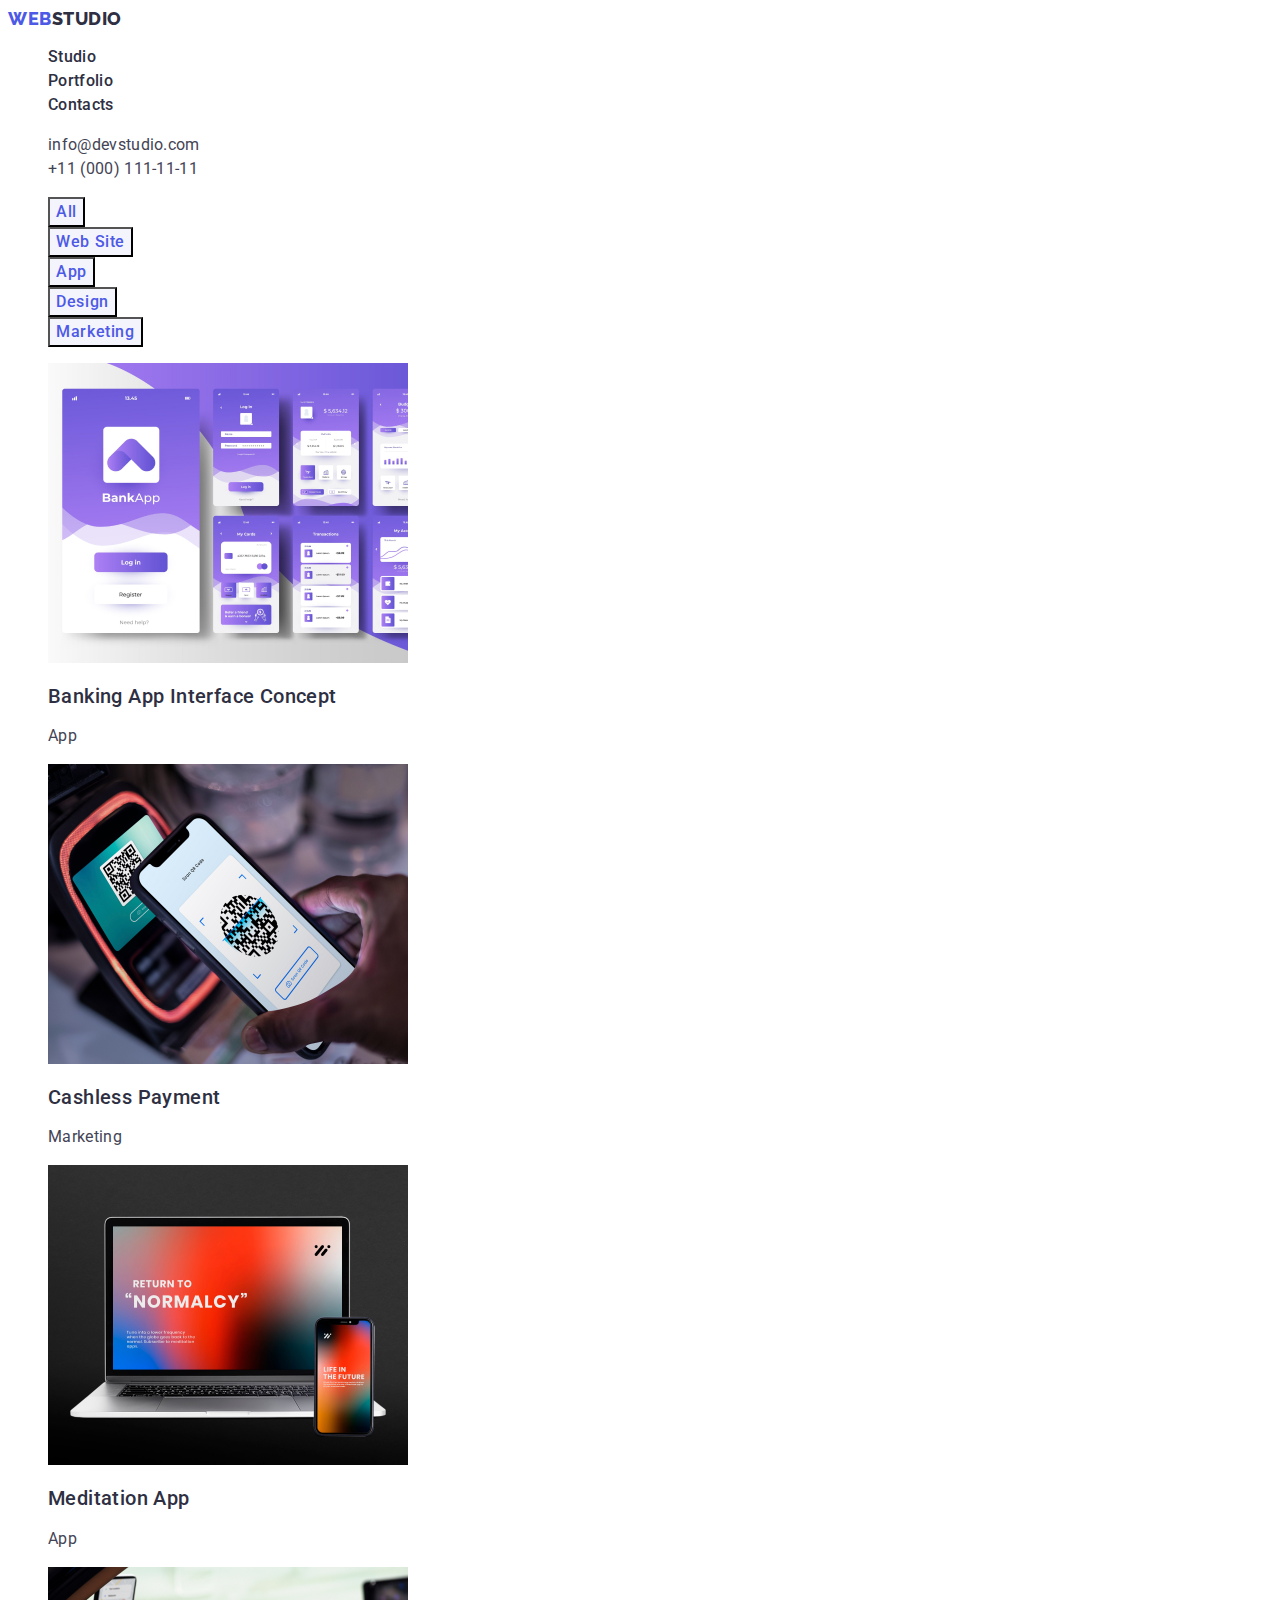
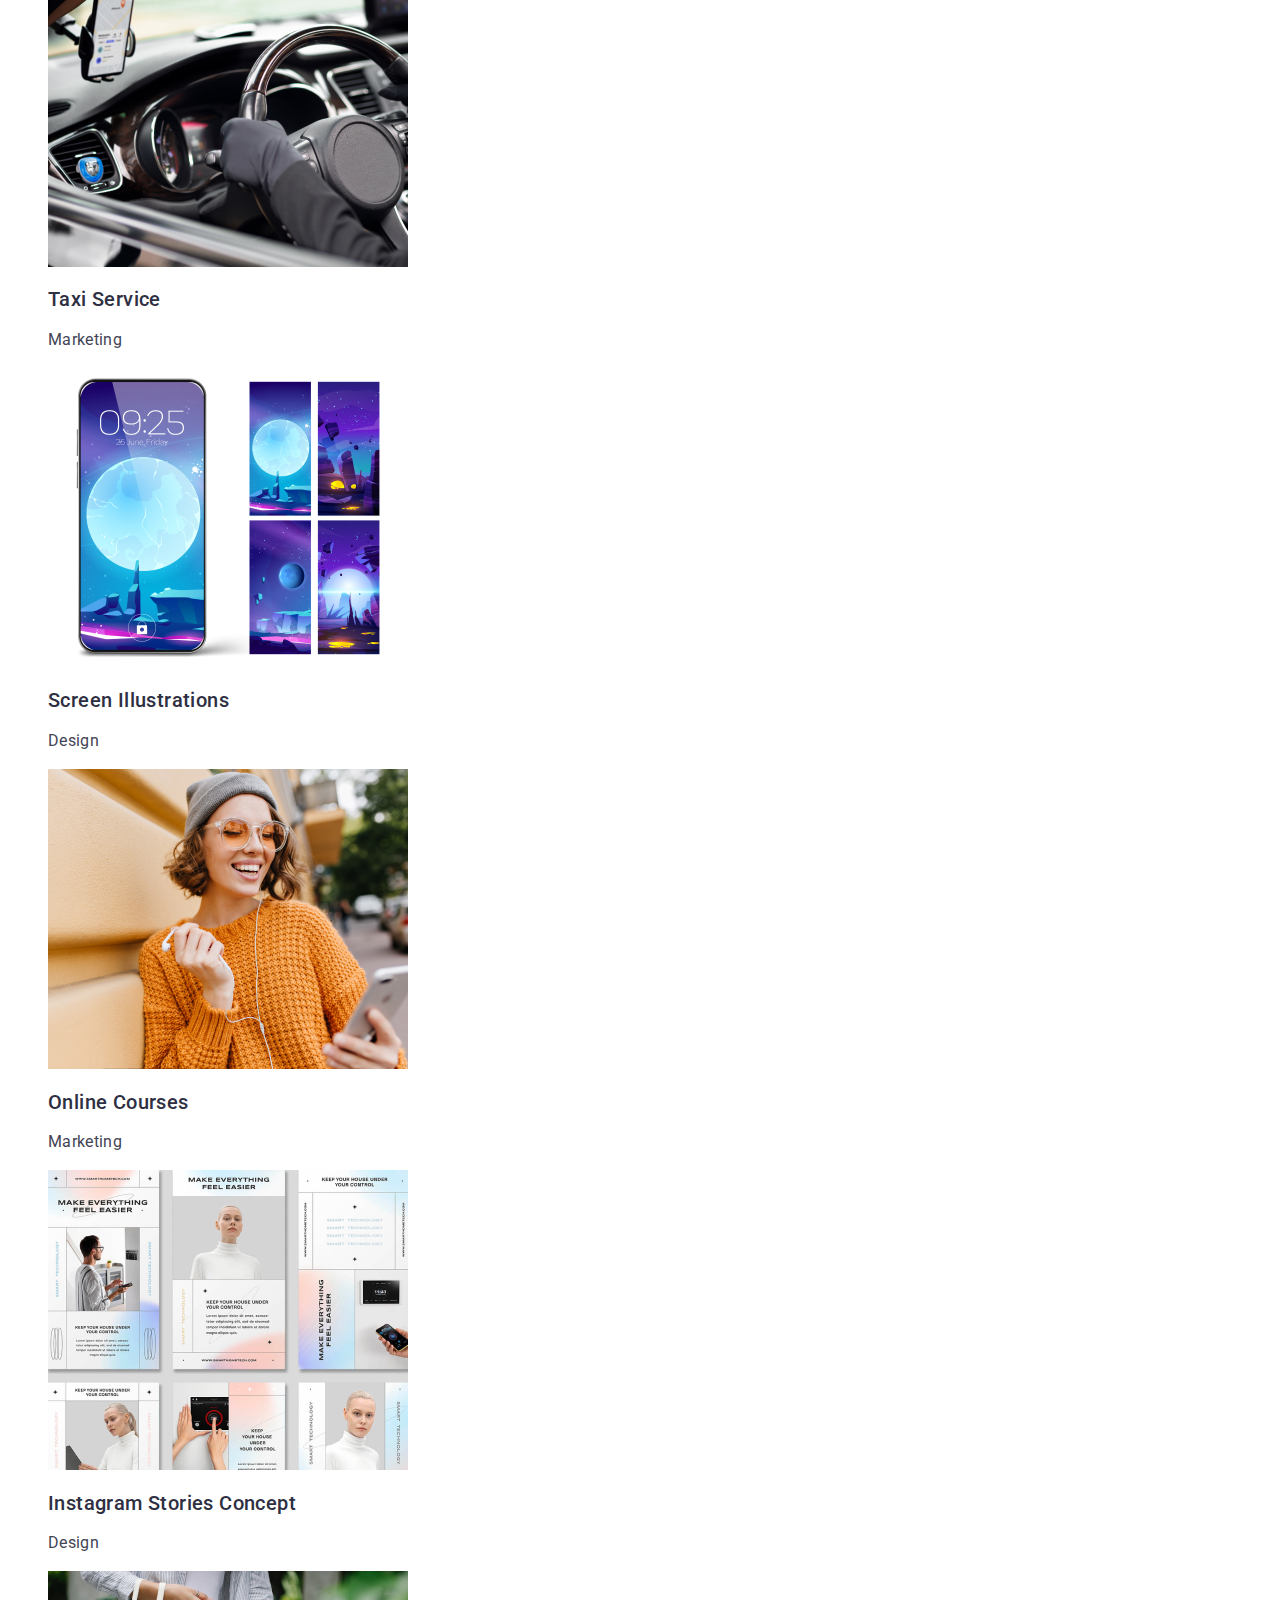
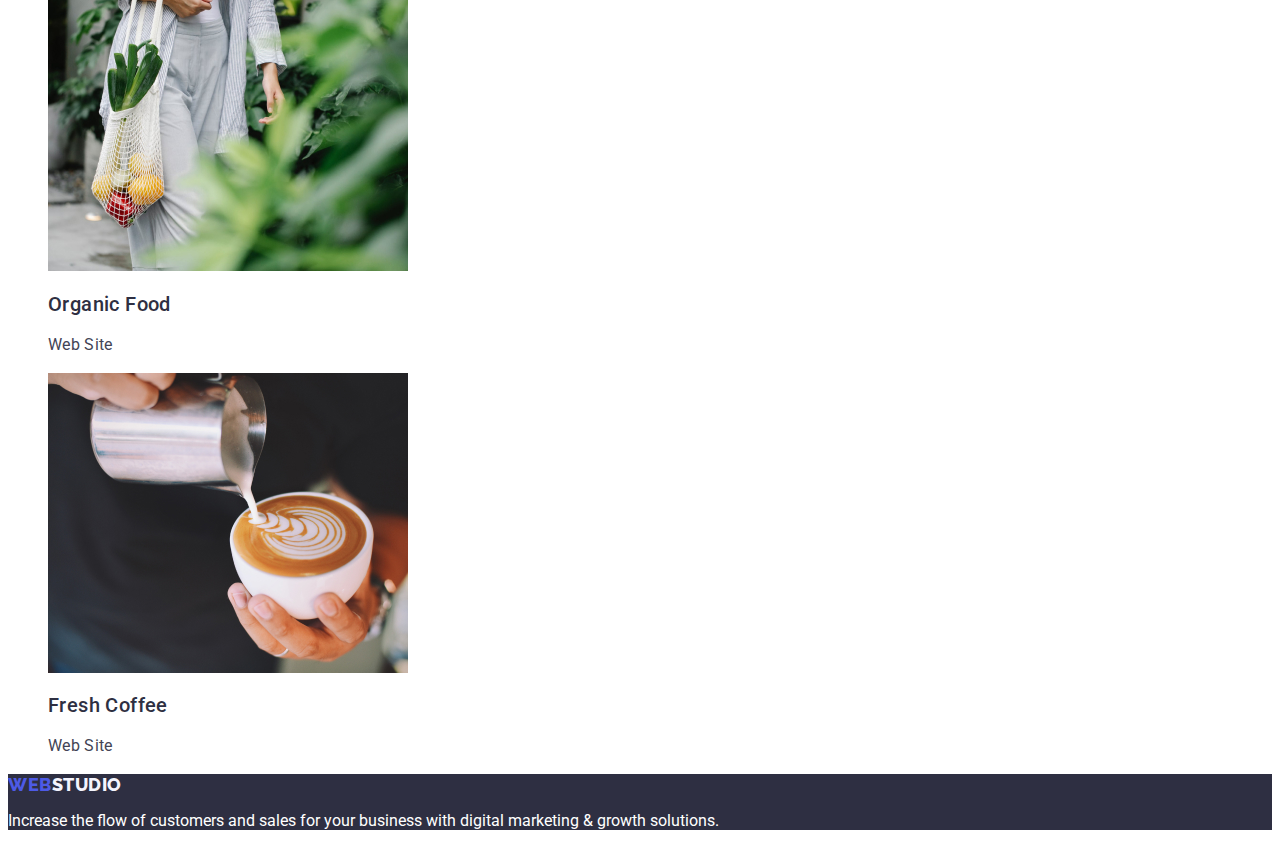
==== portfolio.html @ bfe48718 "Initial commit" ====
<!DOCTYPE html>
<html lang="en">
  <head>
    <meta charset="UTF-8" />
    <meta http-equiv="X-UA-Compatible" content="IE=edge" />
    <meta name="viewport" content="width=device-width, initial-scale=1.0" />
    <title>WebStudio</title>
    <link rel="stylesheet" href="./css/styles.css" />
    <link rel="preconnect" href="https://fonts.googleapis.com" />
    <link rel="preconnect" href="https://fonts.gstatic.com" crossorigin />
    <link
      href="https://fonts.googleapis.com/css2?family=Raleway:wght@800&family=Roboto:wght@400;500;700;900&display=swap"
      rel="stylesheet"
    />
    <link rel="preconnect" href="https://fonts.gstatic.com" />
  </head>
  <body class="body-portfolio">
    <header class="header">
      <!-- navigation -->
      <nav class="navigate">
        <!-- logo -->
        <a class="logo link" href="./index.html"
          >Web<span class="logo-part">Studio</span></a
        >

        <!--navigation -->
        <ul class="nav-link list">
          <li><a class="link-studio link" href="./index.html">Studio</a></li>
          <li>
            <a class="link-studio link" href="./portfolio.html">Portfolio</a>
          </li>
          <li><a class="link-studio link" href="">Contacts</a></li>
        </ul>
      </nav>

      <!-- contacts -->
      <address class="address list">
        <ul class="contacts-list list">
          <li>
            <a class="contacts link" href="mailto:info@devstudio.com"
              >info@devstudio.com</a
            >
          </li>
          <li>
            <a class="contacts link" href="tel:+110001111111"
              >+11 (000) 111-11-11</a
            >
          </li>
        </ul>
      </address>
    </header>
    <!-- Main -->
    <main class="main">
      <!-- Filters -->
      <section class="filter">
        <h1 hidden>Portfolio</h1>
        <ul class="buttons-list list">
          <li>
            <button class="buttons-filters" type="button">All</button>
          </li>
          <li>
            <button class="buttons-filters" type="button">Web Site</button>
          </li>
          <li>
            <button class="buttons-filters" type="button">App</button>
          </li>
          <li>
            <button class="buttons-filters" type="button">Design</button>
          </li>
          <li>
            <button class="buttons-filters" type="button">Marketing</button>
          </li>
        </ul>

        <ul class="img-top list">
          <li>
            <a class="link" href="">
              <img
                src="./images/portfolio/img1.jpg"
                alt="Banking App Interface Concept"
                width="360"
                height="300"
              />
              <h2 class="top-title">Banking App Interface Concept</h2>
              <p class="text-box">App</p>
            </a>
          </li>
          <li>
            <a class="link" href="">
              <img
                src="./images/portfolio/img2.jpg"
                alt="Cashless Payment"
                width="360"
                height="300"
              />
              <h2 class="top-title">Cashless Payment</h2>
              <p class="text-box">Marketing</p></a
            >
          </li>
          <li>
            <a class="link" href="">
              <img
                src="./images/portfolio/img3.jpg"
                alt="Meditation App"
                width="360"
                height="300"
              />
              <h2 class="top-title">Meditation App</h2>
              <p class="text-box">App</p></a
            >
          </li>
          <li>
            <a class="link" href="">
              <img
                class="link"
                src="./images/portfolio/img21.jpg"
                alt="Taxi Service"
                width="360"
                height="300"
              />
              <h2 class="top-title">Taxi Service</h2>
              <p class="text-box">Marketing</p></a
            >
          </li>
          <li>
            <a class="link" href="">
              <img
                class="link"
                src="./images/portfolio/img22.jpg"
                alt="Screen Illustrations"
                width="360"
                height="300"
              />
              <h2 class="top-title">Screen Illustrations</h2>
              <p class="text-box">Design</p></a
            >
          </li>
          <li>
            <a class="link" href="">
              <img
                class="link"
                src="./images/portfolio/img23.jpg"
                alt="Online Courses"
                width="360"
                height="300"
              />
              <h2 class="top-title">Online Courses</h2>
              <p class="text-box">Marketing</p></a
            >
          </li>
          <li>
            <a class="link" href="">
              <img
                class="link"
                src="./images/portfolio/img31.jpg"
                alt="Instagram Stories Concept"
                width="360"
                height="300"
              />
              <h2 class="top-title">Instagram Stories Concept</h2>
              <p class="text-box">Design</p></a
            >
          </li>
          <li>
            <a class="link" href="">
              <img
                class="link"
                src="./images/portfolio/img32.jpg"
                alt="Organic Food"
                width="360"
                height="300"
              />
              <h2 class="top-title">Organic Food</h2>
              <p class="text-box">Web Site</p></a
            >
          </li>
          <li>
            <a class="link" href="">
              <img
                class="link"
                src="./images/portfolio/img33.jpg"
                alt="Fresh Coffee"
                width="360"
                height="300"
              />
              <h2 class="top-title">Fresh Coffee</h2>
              <p class="text-box">Web Site</p></a
            >
          </li>
        </ul>
      </section>
    </main>
    <!-- footer -->
    <footer class="footer">
      <a class="footer-link link" href="./index.html"
        >Web<span class="logo-footer">Studio</span></a
      >
      <p class="footer-text">
        Increase the flow of customers and sales for your business with digital
        marketing & growth solutions.
      </p>
    </footer>
  </body>
</html>
---- css/styles.css ----
:root {
    --brand-color-white: #FFFFFF;
    --brand-color-text: #434455;
    --brand-color-navyblue: #2E2F42;
    --brand-color-iris: #4D5AE5;
    --brand-color-buttonhover: #404BBF;
    --brand-color-cloud: #F4F4FD;
}

body {
    font-family: Roboto, sans-serif;
    color: var(--brand-color-text);
    background: var(--brand-color-white);
    font-size: 16px;

}

.body-portfolio {}

.link {
    text-decoration: none;
}

.list {
    list-style: none;
}


/* buttons cursor pointer */
.buttons-filters,
.title-button {
    cursor: pointer;
}


/* Header */
.header {}

/* logo */
.logo {
    font-family: Raleway, sans-serif;
    font-style: normal;
    font-weight: 800;
    font-size: 18px;
    line-height: 1.17;
    text-transform: uppercase;

    letter-spacing: 0.03em;
    color: var(--brand-color-iris);

}

.logo-part {
    color: var(--brand-color-navyblue);
}


.logo:hover {
    text-decoration: underline;
}

.link-studio {
    font-weight: 500;
    font-size: 16px;
    line-height: 1.5;
    letter-spacing: 0.02em;
    color: var(--brand-color-navyblue);

}


.link-studio:hover,
.link-studio:focus {
    color: var(--brand-color-buttonhover);
}



.contacts-list,
.contacts {
    list-style: none;
    font-size: 16px;
    line-height: 1.5;
    letter-spacing: 0.02em;
    color: var(--brand-color-text);
}

.contacts-list .contacts:hover,
.contacts-list .contacts:focus {
    color: var(--brand-color-buttonhover);
}

.nav-link .link:active,
.contacts-list .contacts:active {
    color: red;
}

.address {
    font-style: normal;
}

/* header the end */


/* main page */

.section-hero {
    background: var(--brand-color-navyblue);

}

/* Effective Solutions for Your Business */
.title {
    letter-spacing: 0.02em;
    font-weight: 700;
    font-size: 56px;
    line-height: 1.07;
    text-align: center;
    color: var(--brand-color-white);
}

.title-button {


    font-family: Roboto, sans-serif;
    background: var(--brand-color-iris);
    ;
    box-shadow: 0px 4px 4px rgba(0, 0, 0, 0.15);
    border-radius: 4px;

    font-style: normal;
    font-weight: 500;
    font-size: 16px;
    line-height: 1.5;
    letter-spacing: 0.04em;

    color: var(--brand-color-white);

}

.title-button:hover,
.title-button:focus {

    background: var(--brand-color-buttonhover);
    box-shadow: 0px 4px 4px rgba(0, 0, 0, 0.15);
    border-radius: 4px;
}



.title-first {

    font-weight: 500;
    font-size: 20px;
    line-height: 1.2;
    letter-spacing: 0.02em;
    color: var(--brand-color-navyblue);
}

.text-box {
    font-size: 16px;
    line-height: 1.5;
    letter-spacing: 0.02em;
    color: var(--brand-color-text);
}

.section-second {
    list-style: none;
}

.sectionsecond-title {
    font-size: 36px;
    text-align: center;
    letter-spacing: 0.02em;
    line-height: 1.11;
    text-transform: capitalize;

    color: var(--brand-color-navyblue);
}

.img-list {
    list-style-type: none;

}

.section-three {

    background: var(--brand-color-cloud);

}

.team-list {
    list-style: none;
    justify-content: center;
    align-items: center;

}

.team-title {
    font-size: 36px;
    letter-spacing: 0.02em;
    line-height: 1.11;
    text-align: center;
    text-transform: capitalize;
    color: var(--brand-color-navyblue);
}

.member-team {

    background: var(--brand-color-white);
    box-shadow: 0px 1px 6px rgba(46, 47, 66, 0.08), 0px 1px 1px rgba(46, 47, 66, 0.16), 0px 2px 1px rgba(46, 47, 66, 0.08);
    border-radius: 0px 0px 4px 4px;
}

.member-name {
    font-weight: 500;
    font-size: 20px;
    letter-spacing: 0.02em;
    line-height: 1.2;
    text-align: center;

    /* NAVY BLUE */

    color: var(--brand-color-navyblue);
}

.position {
    line-height: 1.5;
    letter-spacing: 0.02em;
    color: var(--brand-color-text);

}

.footer {

    background: var(--brand-color-navyblue);
}

.footer-link {
    text-decoration: none;
    font-family: Raleway, sans-serif;
    font-weight: 800;
    line-height: 1.17;
    font-size: 18px;
    letter-spacing: 0.03em;
    text-transform: uppercase;
    color: var(--brand-color-iris);
    ;
}

.footer-link:hover,
.footer-link:focus {
    text-decoration: underline;
}

.logo-footer {
    color: var(--brand-color-cloud);
}

.footer-text {

    color: var(--brand-color-white);
}

/* portfolio */
.top-title {
    font-weight: 500;
    font-size: 20px;
    letter-spacing: 0.02em;
    line-height: 1.2;
    color: var(--brand-color-navyblue);
}


.buttons-filters {
    color: var(--brand-color-iris);
    background: var(--brand-color-cloud);
    font-family: Roboto, sans-serif;
    font-weight: 500;
    font-size: 16px;
    line-height: 1.5;
    letter-spacing: 0.04em;
}

.btn-first {
    color: var(--brand-color-iris);
    background: var(--brand-color-cloud);
}

.buttons-filters:focus,
.buttons-filters:hover {
    color: var(--brand-color-white);
    background-color: var(--brand-color-buttonhover);
}
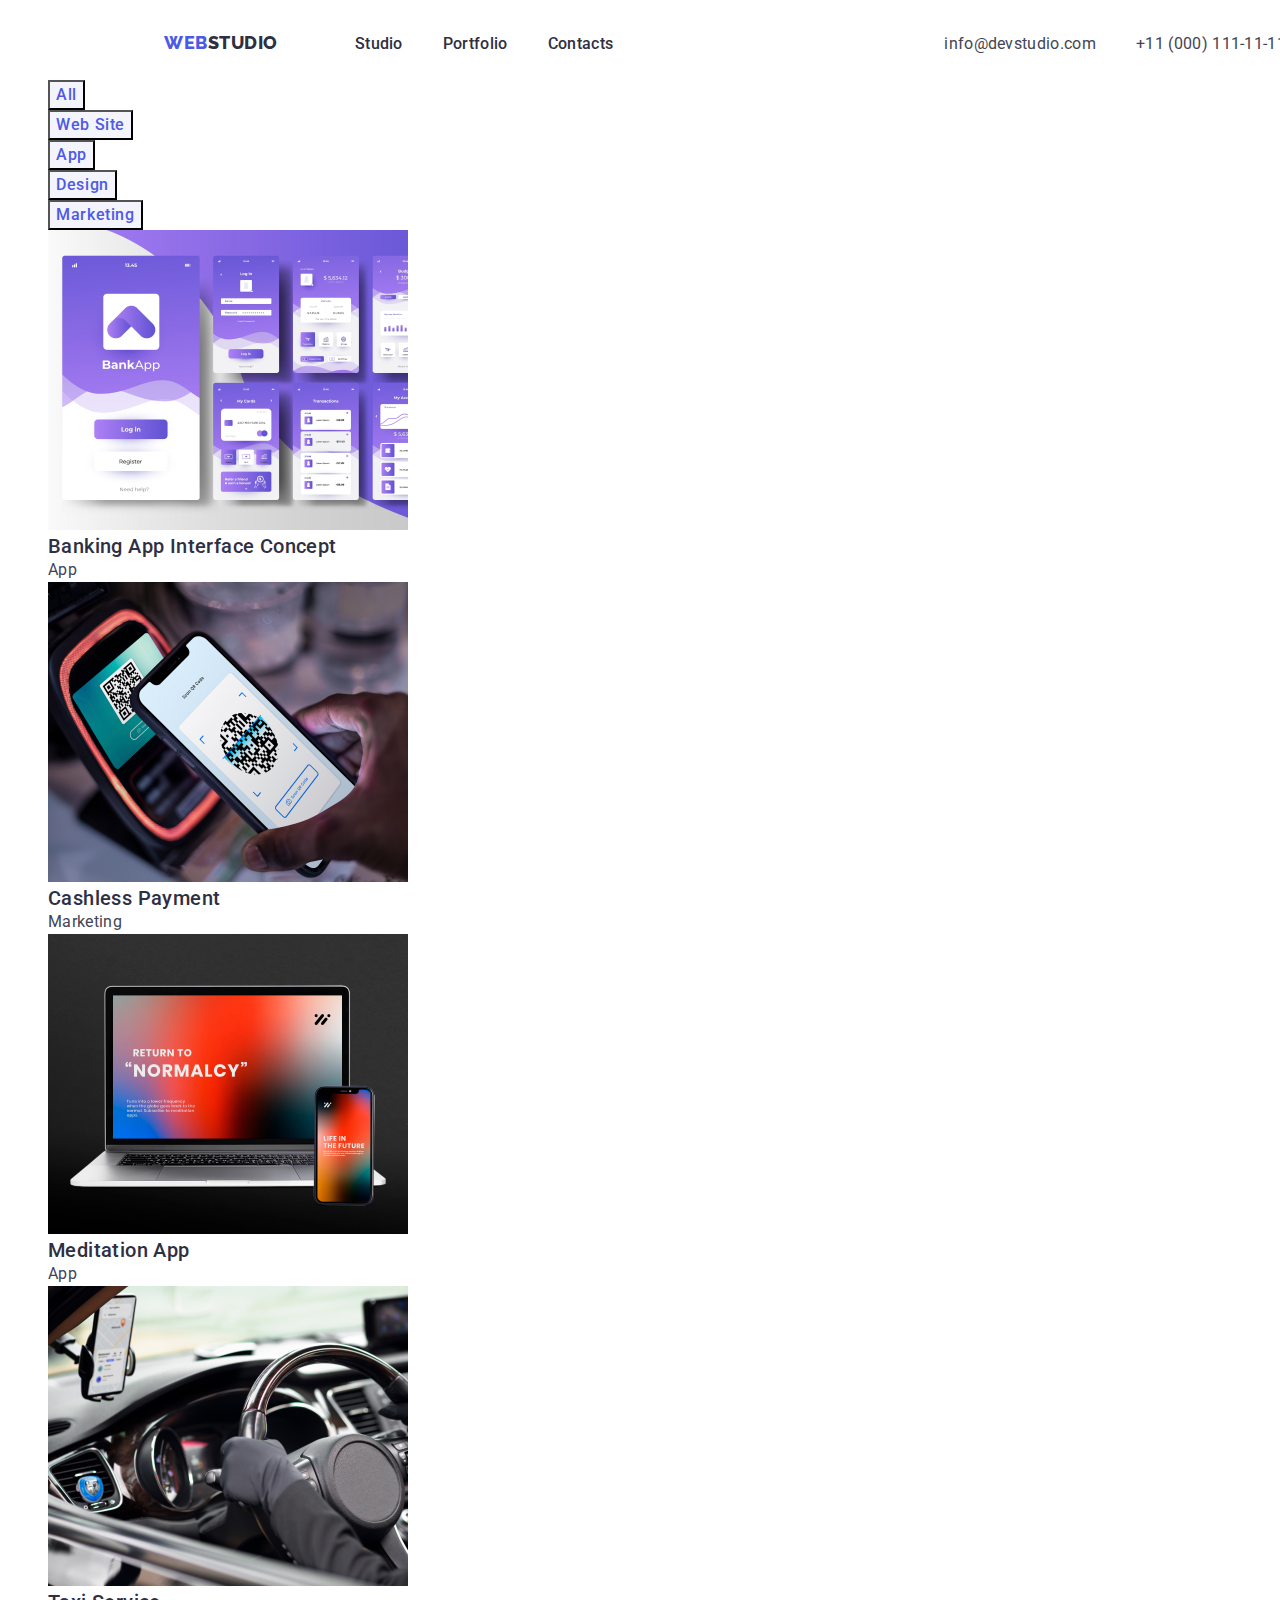
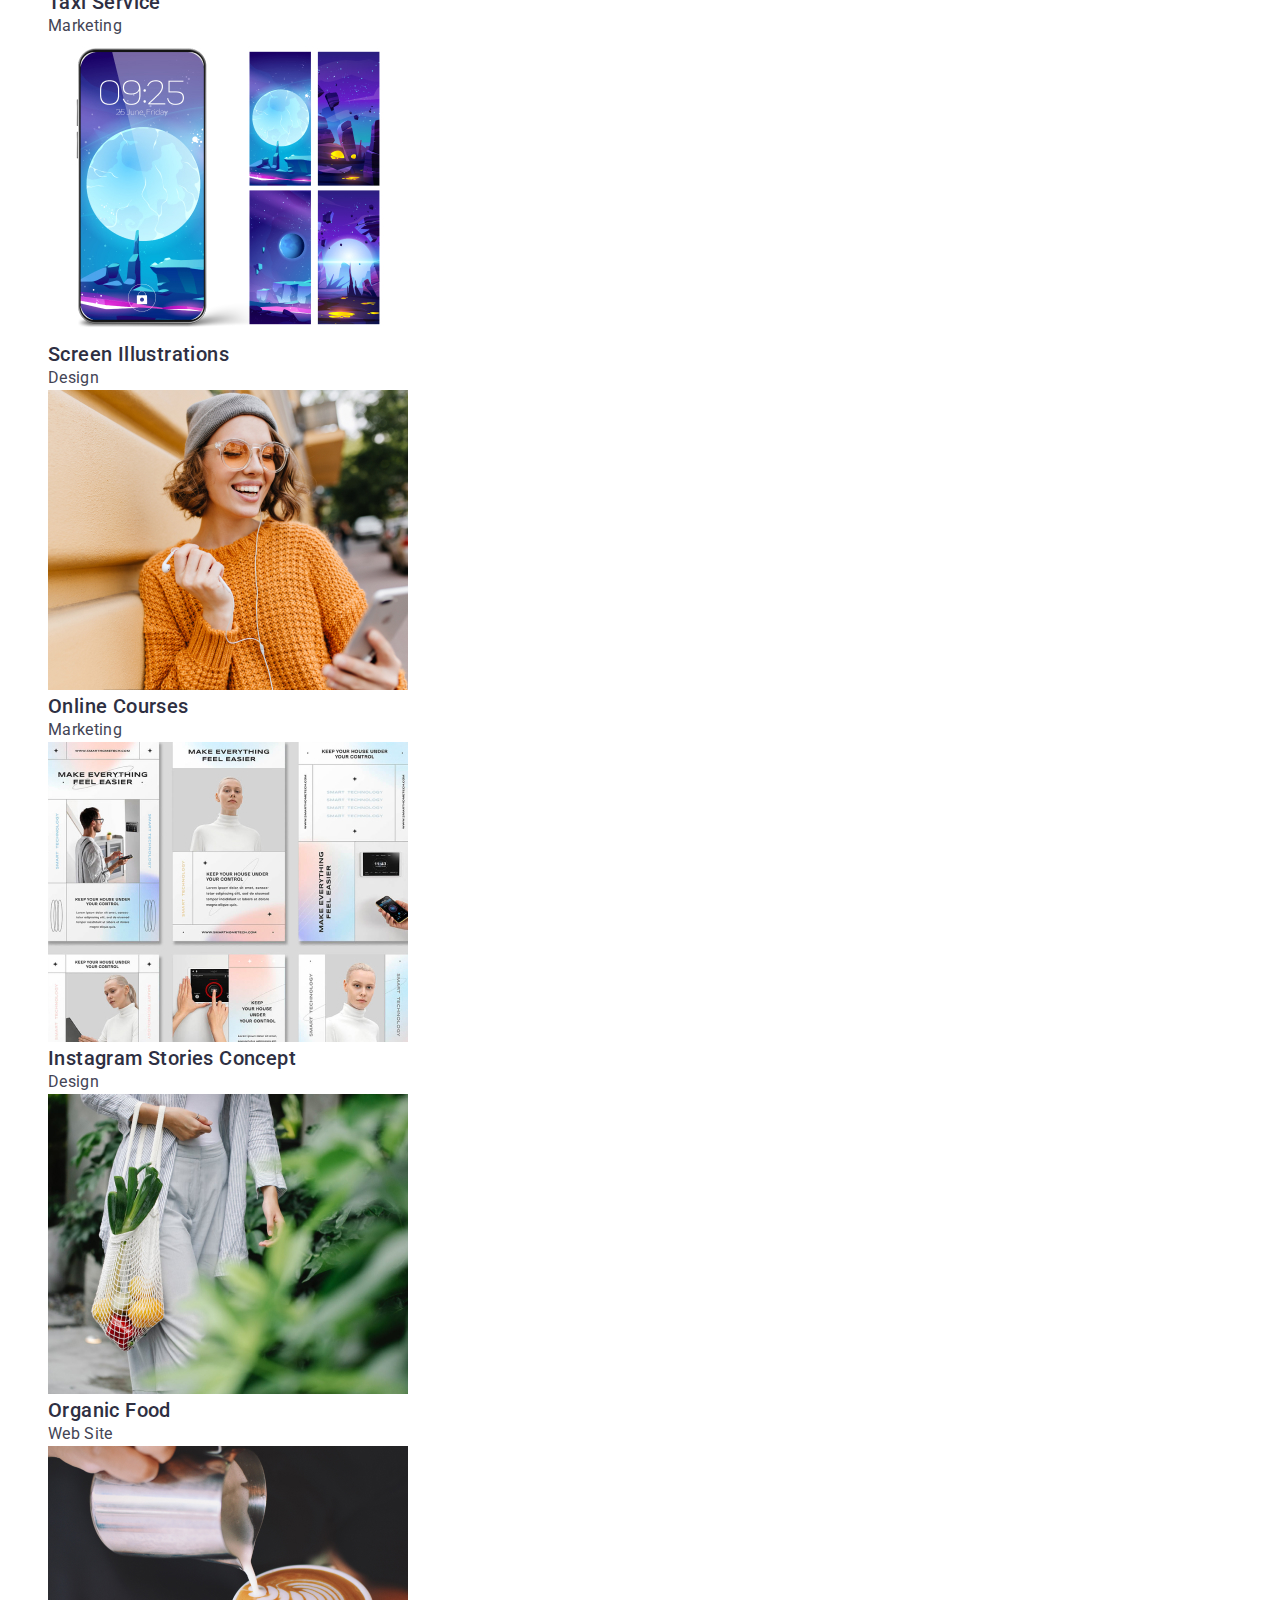
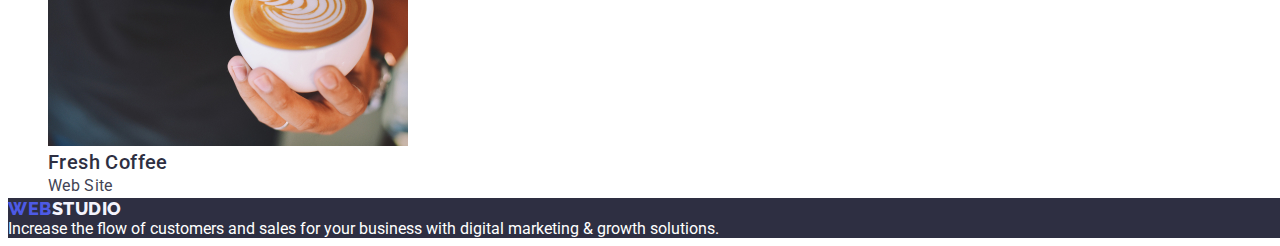
==== commit ff17812a: "first" ====
--- a/portfolio.html
+++ b/portfolio.html
@@ -14,7 +14,7 @@
     />
     <link rel="preconnect" href="https://fonts.gstatic.com" />
   </head>
-  <body class="body-portfolio">
+  <body class="body-portfolio container">
     <header class="header">
       <!-- navigation -->
       <nav class="navigate">
--- a/css/styles.css
+++ b/css/styles.css
@@ -7,6 +7,22 @@
     --brand-color-cloud: #F4F4FD;
 }
 
+/* All margin reset */
+h1,
+h2,
+h3,
+h4,
+h5,
+h6,
+p,
+ul {
+    margin: 0;
+}
+
+.container {
+    width: 1440px;
+}
+
 body {
     font-family: Roboto, sans-serif;
     color: var(--brand-color-text);
@@ -34,7 +50,25 @@
 
 
 /* Header */
-.header {}
+.header {
+    display: flex;
+}
+
+.navigate,
+.contacts-list {
+    display: flex;
+
+    margin: 24px 0;
+
+}
+
+.nav-link {
+    display: flex;
+    margin-left: 77px;
+    padding: 0;
+    gap: 40px;
+
+}
 
 /* logo */
 .logo {
@@ -48,6 +82,8 @@
     letter-spacing: 0.03em;
     color: var(--brand-color-iris);
 
+    padding-left: 156px;
+
 }
 
 .logo-part {
@@ -83,6 +119,12 @@
     line-height: 1.5;
     letter-spacing: 0.02em;
     color: var(--brand-color-text);
+}
+
+.contacts-list {
+    margin-left: 331px;
+    padding: 0;
+    gap: 40px;
 }
 
 .contacts-list .contacts:hover,
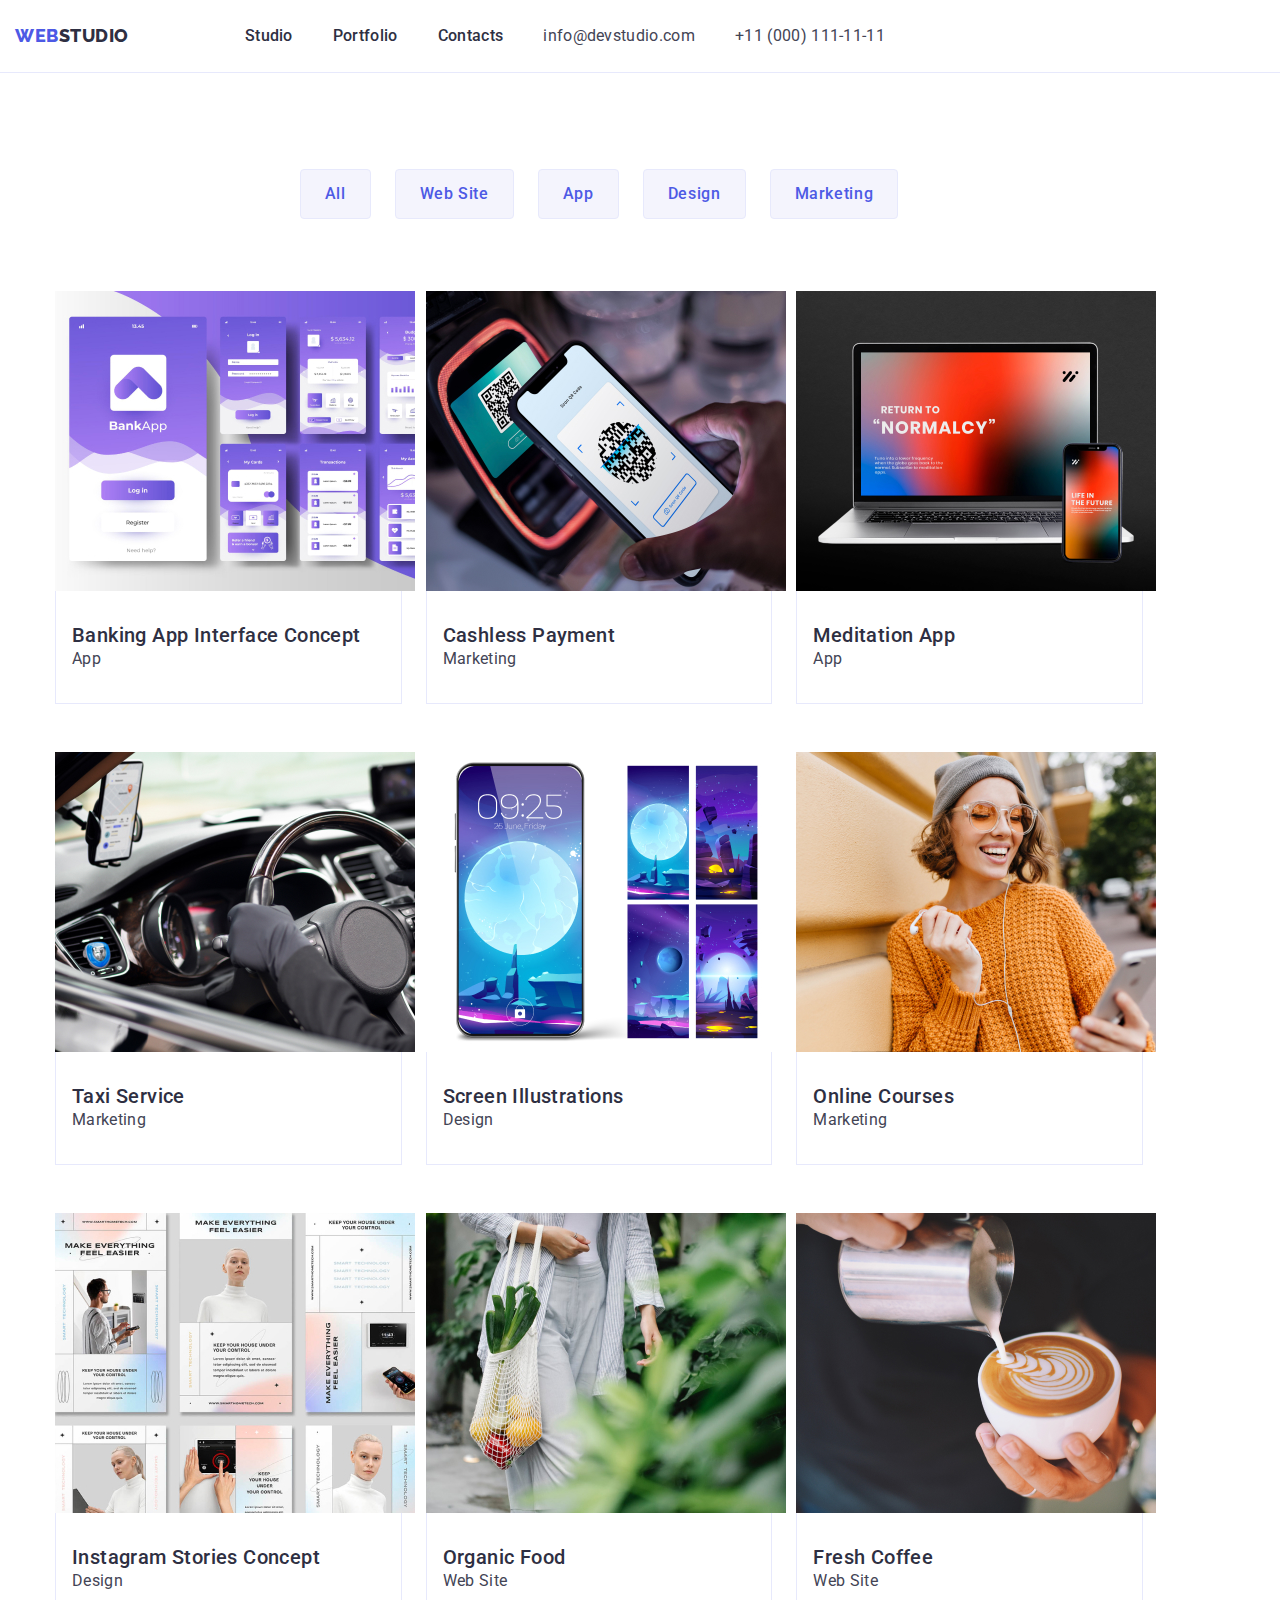
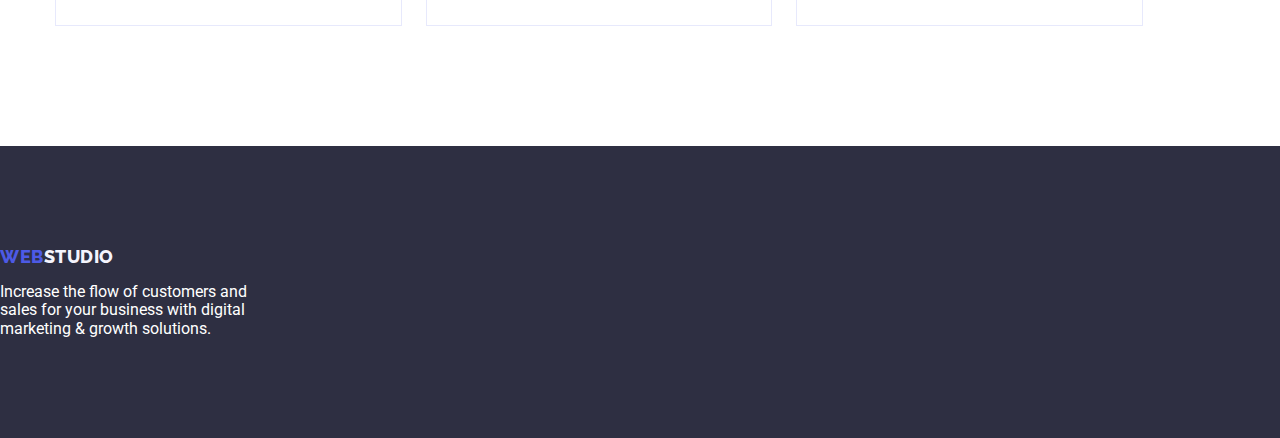
==== commit dafdf276: "portfolio" ====
--- a/portfolio.html
+++ b/portfolio.html
@@ -5,7 +5,6 @@
     <meta http-equiv="X-UA-Compatible" content="IE=edge" />
     <meta name="viewport" content="width=device-width, initial-scale=1.0" />
     <title>WebStudio</title>
-    <link rel="stylesheet" href="./css/styles.css" />
     <link rel="preconnect" href="https://fonts.googleapis.com" />
     <link rel="preconnect" href="https://fonts.gstatic.com" crossorigin />
     <link
@@ -13,181 +12,212 @@
       rel="stylesheet"
     />
     <link rel="preconnect" href="https://fonts.gstatic.com" />
+    <link
+      rel="stylesheet"
+      href="https://cdn.jsdelivr.net/npm/modern-normalize@1.1.0/modern-normalize.min.css"
+    />
+    <link rel="stylesheet" href="./css/styles.css" />
   </head>
-  <body class="body-portfolio container">
+  <body class="body">
     <header class="header">
-      <!-- navigation -->
-      <nav class="navigate">
-        <!-- logo -->
-        <a class="logo link" href="./index.html"
-          >Web<span class="logo-part">Studio</span></a
-        >
+      <div class="box-header container">
+        <!-- navigation -->
+        <nav class="navigate">
+          <!-- logo -->
+          <a class="logo link" href="./index.html"
+            >Web<span class="logo-part">Studio</span></a
+          >
 
-        <!--navigation -->
-        <ul class="nav-link list">
-          <li><a class="link-studio link" href="./index.html">Studio</a></li>
-          <li>
-            <a class="link-studio link" href="./portfolio.html">Portfolio</a>
-          </li>
-          <li><a class="link-studio link" href="">Contacts</a></li>
-        </ul>
-      </nav>
+          <!--navigation -->
+          <ul class="nav-link list">
+            <li class="nav-list">
+              <a class="link-studio link" href="./index.html">Studio</a>
+            </li>
+            <li class="nav-list">
+              <a class="link-studio link" href="./portfolio.html">Portfolio</a>
+            </li>
+            <li class="nav-list">
+              <a class="link-studio link" href="">Contacts</a>
+            </li>
+          </ul>
+        </nav>
 
-      <!-- contacts -->
-      <address class="address list">
-        <ul class="contacts-list list">
-          <li>
-            <a class="contacts link" href="mailto:info@devstudio.com"
-              >info@devstudio.com</a
-            >
-          </li>
-          <li>
-            <a class="contacts link" href="tel:+110001111111"
-              >+11 (000) 111-11-11</a
-            >
-          </li>
-        </ul>
-      </address>
+        <!-- contacts -->
+        <address class="address list">
+          <ul class="contacts-list list">
+            <li>
+              <a class="contacts link" href="mailto:info@devstudio.com"
+                >info@devstudio.com</a
+              >
+            </li>
+            <li>
+              <a class="contacts link" href="tel:+110001111111"
+                >+11 (000) 111-11-11</a
+              >
+            </li>
+          </ul>
+        </address>
+      </div>
     </header>
     <!-- Main -->
     <main class="main">
       <!-- Filters -->
       <section class="filter">
-        <h1 hidden>Portfolio</h1>
-        <ul class="buttons-list list">
-          <li>
-            <button class="buttons-filters" type="button">All</button>
-          </li>
-          <li>
-            <button class="buttons-filters" type="button">Web Site</button>
-          </li>
-          <li>
-            <button class="buttons-filters" type="button">App</button>
-          </li>
-          <li>
-            <button class="buttons-filters" type="button">Design</button>
-          </li>
-          <li>
-            <button class="buttons-filters" type="button">Marketing</button>
-          </li>
-        </ul>
+        <div class="container">
+          <h1 hidden>Portfolio</h1>
+          <ul class="buttons-list list">
+            <li>
+              <button class="buttons-filters" type="button">All</button>
+            </li>
+            <li>
+              <button class="buttons-filters" type="button">Web Site</button>
+            </li>
+            <li>
+              <button class="buttons-filters" type="button">App</button>
+            </li>
+            <li>
+              <button class="buttons-filters" type="button">Design</button>
+            </li>
+            <li>
+              <button class="buttons-filters" type="button">Marketing</button>
+            </li>
+          </ul>
 
-        <ul class="img-top list">
-          <li>
-            <a class="link" href="">
-              <img
-                src="./images/portfolio/img1.jpg"
-                alt="Banking App Interface Concept"
-                width="360"
-                height="300"
-              />
-              <h2 class="top-title">Banking App Interface Concept</h2>
-              <p class="text-box">App</p>
-            </a>
-          </li>
-          <li>
-            <a class="link" href="">
-              <img
-                src="./images/portfolio/img2.jpg"
-                alt="Cashless Payment"
-                width="360"
-                height="300"
-              />
-              <h2 class="top-title">Cashless Payment</h2>
-              <p class="text-box">Marketing</p></a
-            >
-          </li>
-          <li>
-            <a class="link" href="">
-              <img
-                src="./images/portfolio/img3.jpg"
-                alt="Meditation App"
-                width="360"
-                height="300"
-              />
-              <h2 class="top-title">Meditation App</h2>
-              <p class="text-box">App</p></a
-            >
-          </li>
-          <li>
-            <a class="link" href="">
-              <img
-                class="link"
-                src="./images/portfolio/img21.jpg"
-                alt="Taxi Service"
-                width="360"
-                height="300"
-              />
-              <h2 class="top-title">Taxi Service</h2>
-              <p class="text-box">Marketing</p></a
-            >
-          </li>
-          <li>
-            <a class="link" href="">
-              <img
-                class="link"
-                src="./images/portfolio/img22.jpg"
-                alt="Screen Illustrations"
-                width="360"
-                height="300"
-              />
-              <h2 class="top-title">Screen Illustrations</h2>
-              <p class="text-box">Design</p></a
-            >
-          </li>
-          <li>
-            <a class="link" href="">
-              <img
-                class="link"
-                src="./images/portfolio/img23.jpg"
-                alt="Online Courses"
-                width="360"
-                height="300"
-              />
-              <h2 class="top-title">Online Courses</h2>
-              <p class="text-box">Marketing</p></a
-            >
-          </li>
-          <li>
-            <a class="link" href="">
-              <img
-                class="link"
-                src="./images/portfolio/img31.jpg"
-                alt="Instagram Stories Concept"
-                width="360"
-                height="300"
-              />
-              <h2 class="top-title">Instagram Stories Concept</h2>
-              <p class="text-box">Design</p></a
-            >
-          </li>
-          <li>
-            <a class="link" href="">
-              <img
-                class="link"
-                src="./images/portfolio/img32.jpg"
-                alt="Organic Food"
-                width="360"
-                height="300"
-              />
-              <h2 class="top-title">Organic Food</h2>
-              <p class="text-box">Web Site</p></a
-            >
-          </li>
-          <li>
-            <a class="link" href="">
-              <img
-                class="link"
-                src="./images/portfolio/img33.jpg"
-                alt="Fresh Coffee"
-                width="360"
-                height="300"
-              />
-              <h2 class="top-title">Fresh Coffee</h2>
-              <p class="text-box">Web Site</p></a
-            >
-          </li>
-        </ul>
+          <ul class="img-top list">
+            <li class="portfolio-list">
+              <a class="link" href="">
+                <img
+                  src="./images/portfolio/img1.jpg"
+                  alt="Banking App Interface Concept"
+                  width="360"
+                  height="300"
+                />
+                <div class="box-app">
+                  <h2 class="top-title">Banking App Interface Concept</h2>
+                  <p class="text-box">App</p>
+                </div>
+              </a>
+            </li>
+            <li class="portfolio-list">
+              <a class="link" href="">
+                <img
+                  src="./images/portfolio/img2.jpg"
+                  alt="Cashless Payment"
+                  width="360"
+                  height="300"
+                />
+                <div class="box-app">
+                  <h2 class="top-title">Cashless Payment</h2>
+                  <p class="text-box">Marketing</p>
+                </div>
+              </a>
+            </li>
+            <li class="portfolio-list">
+              <a class="link" href="">
+                <img
+                  src="./images/portfolio/img3.jpg"
+                  alt="Meditation App"
+                  width="360"
+                  height="300"
+                />
+                <div class="box-app">
+                  <h2 class="top-title">Meditation App</h2>
+                  <p class="text-box">App</p>
+                </div>
+              </a>
+            </li>
+            <li class="portfolio-list">
+              <a class="link" href="">
+                <img
+                  class="link"
+                  src="./images/portfolio/img21.jpg"
+                  alt="Taxi Service"
+                  width="360"
+                  height="300"
+                />
+                <div class="box-app">
+                  <h2 class="top-title">Taxi Service</h2>
+                  <p class="text-box">Marketing</p>
+                </div>
+              </a>
+            </li>
+            <li class="portfolio-list">
+              <a class="link" href="">
+                <img
+                  class="link"
+                  src="./images/portfolio/img22.jpg"
+                  alt="Screen Illustrations"
+                  width="360"
+                  height="300"
+                />
+                <div class="box-app">
+                  <h2 class="top-title">Screen Illustrations</h2>
+                  <p class="text-box">Design</p>
+                </div>
+              </a>
+            </li>
+            <li class="portfolio-list">
+              <a class="link" href="">
+                <img
+                  class="link"
+                  src="./images/portfolio/img23.jpg"
+                  alt="Online Courses"
+                  width="360"
+                  height="300"
+                />
+                <div class="box-app">
+                  <h2 class="top-title">Online Courses</h2>
+                  <p class="text-box">Marketing</p>
+                </div>
+              </a>
+            </li>
+            <li class="portfolio-list">
+              <a class="link" href="">
+                <img
+                  class="link"
+                  src="./images/portfolio/img31.jpg"
+                  alt="Instagram Stories Concept"
+                  width="360"
+                  height="300"
+                />
+                <div class="box-app">
+                  <h2 class="top-title">Instagram Stories Concept</h2>
+                  <p class="text-box">Design</p>
+                </div>
+              </a>
+            </li>
+            <li class="portfolio-list">
+              <a class="link" href="">
+                <img
+                  class="link"
+                  src="./images/portfolio/img32.jpg"
+                  alt="Organic Food"
+                  width="360"
+                  height="300"
+                />
+                <div class="box-app">
+                  <h2 class="top-title">Organic Food</h2>
+                  <p class="text-box">Web Site</p>
+                </div>
+              </a>
+            </li>
+            <li class="portfolio-list">
+              <a class="link" href="">
+                <img
+                  class="link"
+                  src="./images/portfolio/img33.jpg"
+                  alt="Fresh Coffee"
+                  width="360"
+                  height="300"
+                />
+                <div class="box-app">
+                  <h2 class="top-title">Fresh Coffee</h2>
+                  <p class="text-box">Web Site</p>
+                </div>
+              </a>
+            </li>
+          </ul>
+        </div>
       </section>
     </main>
     <!-- footer -->
--- a/css/styles.css
+++ b/css/styles.css
@@ -5,6 +5,7 @@
     --brand-color-iris: #4D5AE5;
     --brand-color-buttonhover: #404BBF;
     --brand-color-cloud: #F4F4FD;
+    --brand-color-borderbutton: #e7e9fc;
 }
 
 /* All margin reset */
@@ -20,7 +21,12 @@
 }
 
 .container {
-    width: 1440px;
+    width: 1158px;
+    padding: 0 15px;
+}
+
+img {
+    display: block;
 }
 
 body {
@@ -51,24 +57,14 @@
 
 /* Header */
 .header {
-    display: flex;
-}
-
-.navigate,
-.contacts-list {
-    display: flex;
-
-    margin: 24px 0;
-
-}
-
-.nav-link {
-    display: flex;
-    margin-left: 77px;
-    padding: 0;
-    gap: 40px;
-
-}
+    border-bottom: 1px solid #e7e9fc;
+}
+
+.box-header {
+    display: flex;
+    align-items: center;
+}
+
 
 /* logo */
 .logo {
@@ -82,8 +78,7 @@
     letter-spacing: 0.03em;
     color: var(--brand-color-iris);
 
-    padding-left: 156px;
-
+    margin-right: 76px;
 }
 
 .logo-part {
@@ -93,6 +88,24 @@
 
 .logo:hover {
     text-decoration: underline;
+}
+
+/* navigation  */
+
+.navigate {
+    display: flex;
+    align-items: center;
+
+}
+
+.nav-link {
+    display: flex;
+    gap: 40px;
+
+}
+
+.nav-list {
+    padding: 24px 0;
 }
 
 .link-studio {
@@ -110,7 +123,7 @@
     color: var(--brand-color-buttonhover);
 }
 
-
+/* Contacts */
 
 .contacts-list,
 .contacts {
@@ -122,8 +135,7 @@
 }
 
 .contacts-list {
-    margin-left: 331px;
-    padding: 0;
+    display: flex;
     gap: 40px;
 }
 
@@ -148,7 +160,7 @@
 
 .section-hero {
     background: var(--brand-color-navyblue);
-
+    padding: 188px 0;
 }
 
 /* Effective Solutions @@ -160,14 +172,20 @@
     line-height: 1.07;
     text-align: center;
     color: var(--brand-color-white);
+
+    max-width: 496px;
 }
 
 .title-button {
-
+    display: block;
+    margin: 0 auto;
+    min-width: 169px;
+    height: 56px;
+    border: none;
 
     font-family: Roboto, sans-serif;
     background: var(--brand-color-iris);
-    ;
+
     box-shadow: 0px 4px 4px rgba(0, 0, 0, 0.15);
     border-radius: 4px;
 
@@ -189,10 +207,22 @@
     border-radius: 4px;
 }
 
-
+/* section-1 */
+.section-first {
+    padding: 120px 0;
+}
+
+.sectionfirst-list {
+    display: flex;
+    gap: 24px;
+}
+
+.box {
+    width: calc((100% - 72px) / 4);
+}
 
 .title-first {
-
+    margin-bottom: 8px;
     font-weight: 500;
     font-size: 20px;
     line-height: 1.2;
@@ -207,11 +237,15 @@
     color: var(--brand-color-text);
 }
 
+/* Section 2 */
+
 .section-second {
     list-style: none;
+    padding-bottom: 120px;
 }
 
 .sectionsecond-title {
+    margin-bottom: 72px;
     font-size: 36px;
     text-align: center;
     letter-spacing: 0.02em;
@@ -223,39 +257,56 @@
 
 .img-list {
     list-style-type: none;
-
-}
-
+    display: flex;
+    gap: 24px;
+}
+
+.img-box {
+    flex-basis: calc((100% - 3 * 16px) / 3);
+
+}
+
+/* Section 3 */
 .section-three {
+    padding: 120px 0;
 
     background: var(--brand-color-cloud);
 
 }
 
+.team-title {
+    margin-bottom: 72px;
+    font-size: 36px;
+    letter-spacing: 0.02em;
+    line-height: 1.11;
+    text-align: center;
+    text-transform: capitalize;
+    color: var(--brand-color-navyblue);
+}
+
 .team-list {
+    display: flex;
+    gap: 24px;
     list-style: none;
     justify-content: center;
     align-items: center;
 
 }
 
-.team-title {
-    font-size: 36px;
-    letter-spacing: 0.02em;
-    line-height: 1.11;
-    text-align: center;
-    text-transform: capitalize;
-    color: var(--brand-color-navyblue);
-}
-
 .member-team {
-
+    width: calc((100% - 72px) / 4);
     background: var(--brand-color-white);
     box-shadow: 0px 1px 6px rgba(46, 47, 66, 0.08), 0px 1px 1px rgba(46, 47, 66, 0.16), 0px 2px 1px rgba(46, 47, 66, 0.08);
     border-radius: 0px 0px 4px 4px;
 }
 
+.member-box {
+    padding: 32px 16px;
+    border-radius: 0px 0px 4px 4px;
+}
+
 .member-name {
+    margin-bottom: 8px;
     font-weight: 500;
     font-size: 20px;
     letter-spacing: 0.02em;
@@ -268,18 +319,22 @@
 }
 
 .position {
+    text-align: center;
     line-height: 1.5;
     letter-spacing: 0.02em;
     color: var(--brand-color-text);
 
 }
 
+/* Footer */
 .footer {
-
+    padding: 100px 0;
     background: var(--brand-color-navyblue);
 }
 
 .footer-link {
+    display: inline-block;
+    margin-bottom: 16px;
     text-decoration: none;
     font-family: Raleway, sans-serif;
     font-weight: 800;
@@ -288,7 +343,7 @@
     letter-spacing: 0.03em;
     text-transform: uppercase;
     color: var(--brand-color-iris);
-    ;
+
 }
 
 .footer-link:hover,
@@ -301,11 +356,22 @@
 }
 
 .footer-text {
-
+    max-width: 264px;
     color: var(--brand-color-white);
 }
 
 /* portfolio */
+.filter {
+    padding: 96px 0 120px;
+}
+
+.buttons-list {
+    display: flex;
+    justify-content: center;
+    gap: 24px;
+    margin-bottom: 72px;
+}
+
 .top-title {
     font-weight: 500;
     font-size: 20px;
@@ -316,6 +382,9 @@
 
 
 .buttons-filters {
+    padding: 12px 24px;
+    border: 1px solid var(--brand-color-borderbutton);
+    border-radius: 4px;
     color: var(--brand-color-iris);
     background: var(--brand-color-cloud);
     font-family: Roboto, sans-serif;
@@ -325,6 +394,24 @@
     letter-spacing: 0.04em;
 }
 
+.img-top {
+    display: flex;
+    flex-wrap: wrap;
+    column-gap: 24px;
+    row-gap: 48px;
+}
+
+.portfolio-list {
+    width: calc((100% - 48px) / 3);
+}
+
+.box-app {
+    padding: 32px 16px;
+    border: 1px solid var(--brand-color-borderbutton);
+    border-top: none;
+
+}
+
 .btn-first {
     color: var(--brand-color-iris);
     background: var(--brand-color-cloud);
@@ -332,6 +419,7 @@
 
 .buttons-filters:focus,
 .buttons-filters:hover {
+    border: 1px solid transparent;
     color: var(--brand-color-white);
     background-color: var(--brand-color-buttonhover);
 }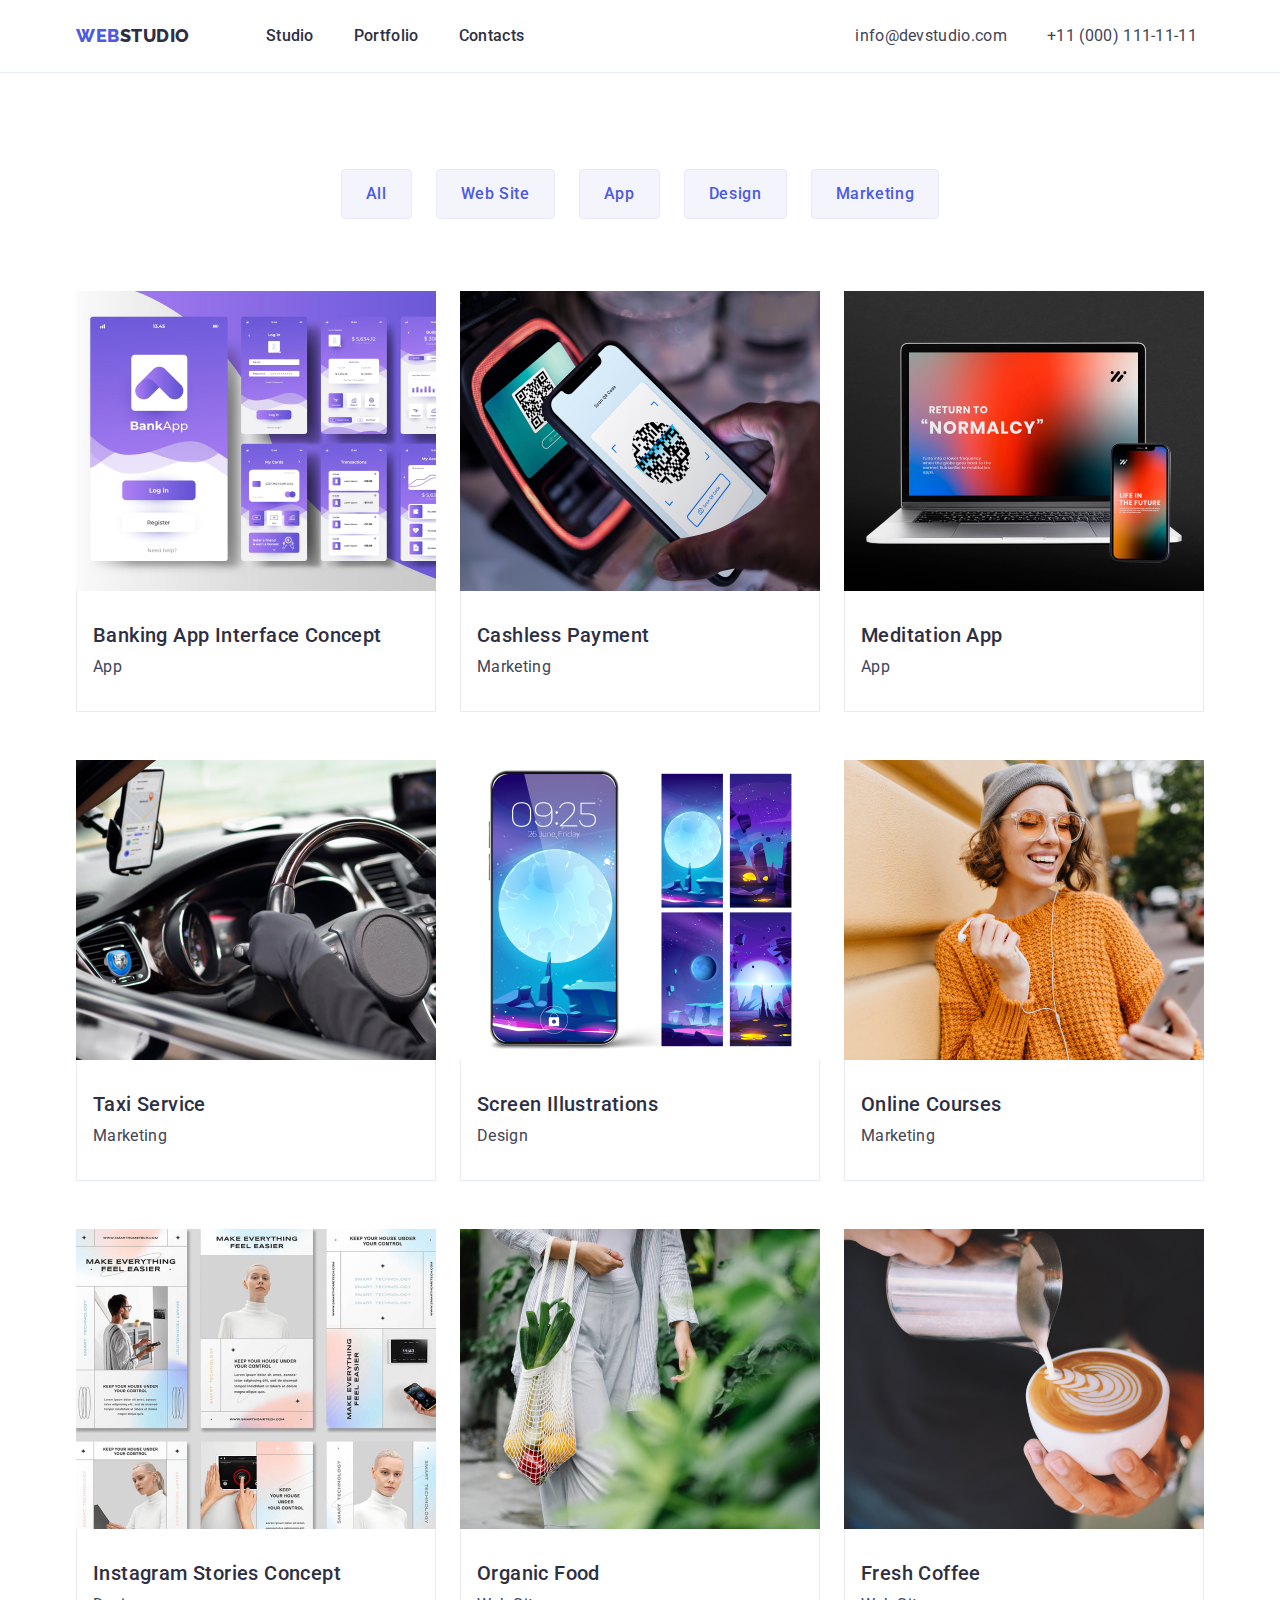
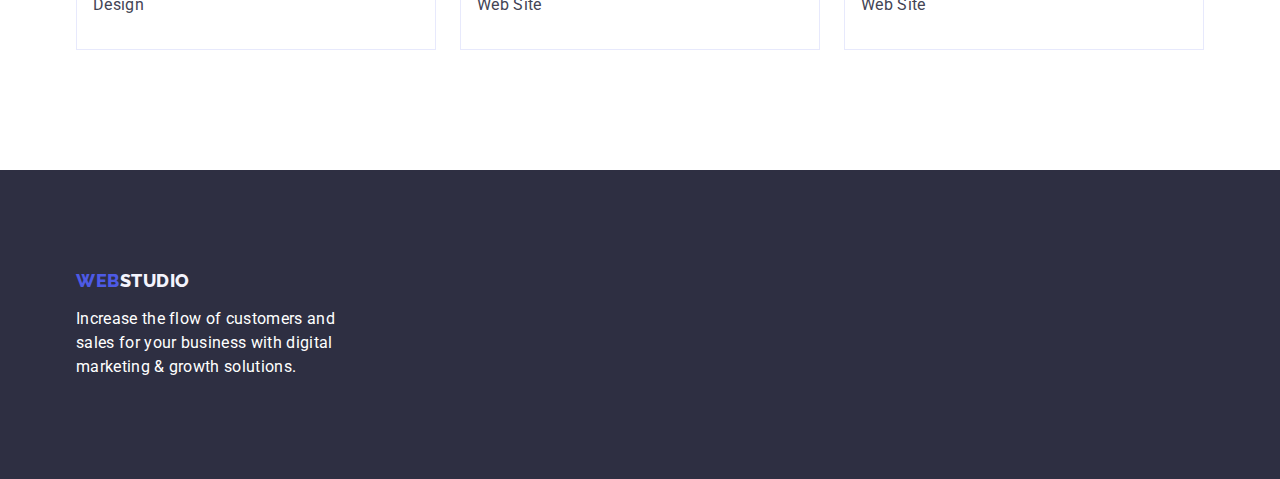
==== commit e3c62fc5: "end" ====
--- a/portfolio.html
+++ b/portfolio.html
@@ -64,7 +64,7 @@
       <!-- Filters -->
       <section class="filter">
         <div class="container">
-          <h1 hidden>Portfolio</h1>
+          <h1 class="visual-hiden">Portfolio</h1>
           <ul class="buttons-list list">
             <li>
               <button class="buttons-filters" type="button">All</button>
@@ -222,13 +222,15 @@
     </main>
     <!-- footer -->
     <footer class="footer">
-      <a class="footer-link link" href="./index.html"
-        >Web<span class="logo-footer">Studio</span></a
-      >
-      <p class="footer-text">
-        Increase the flow of customers and sales for your business with digital
-        marketing & growth solutions.
-      </p>
+      <div class="container">
+        <a class="footer-link link" href="./index.html"
+          >Web<span class="logo-footer">Studio</span></a
+        >
+        <p class="footer-text">
+          Increase the flow of customers and sales for your business with
+          digital marketing & growth solutions.
+        </p>
+      </div>
     </footer>
   </body>
 </html>
--- a/css/styles.css
+++ b/css/styles.css
@@ -6,6 +6,16 @@
     --brand-color-buttonhover: #404BBF;
     --brand-color-cloud: #F4F4FD;
     --brand-color-borderbutton: #e7e9fc;
+}
+
+html {
+    box-sizing: border-box;
+}
+
+*,
+*::after,
+*::before {
+    box-sizing: inherit;
 }
 
 /* All margin reset */
@@ -20,9 +30,14 @@
     margin: 0;
 }
 
+ul {
+    padding-left: 0;
+}
+
 .container {
     width: 1158px;
     padding: 0 15px;
+    margin: 0 auto;
 }
 
 img {
@@ -36,8 +51,6 @@
     font-size: 16px;
 
 }
-
-.body-portfolio {}
 
 .link {
     text-decoration: none;
@@ -95,16 +108,18 @@
 .navigate {
     display: flex;
     align-items: center;
-
+    margin-right: 331px;
 }
 
 .nav-link {
     display: flex;
     gap: 40px;
 
-}
-
-.nav-list {
+
+}
+
+.link-studio {
+    display: block;
     padding: 24px 0;
 }
 
@@ -137,6 +152,7 @@
 .contacts-list {
     display: flex;
     gap: 40px;
+    margin-right: auto;
 }
 
 .contacts-list .contacts:hover,
@@ -144,10 +160,10 @@
     color: var(--brand-color-buttonhover);
 }
 
-.nav-link .link:active,
+/* .nav-link .link:active, 
 .contacts-list .contacts:active {
     color: red;
-}
+}*/
 
 .address {
     font-style: normal;
@@ -166,6 +182,7 @@
 /* Effective Solutions  for Your Business */
 .title {
+    margin: 0 auto;
     letter-spacing: 0.02em;
     font-weight: 700;
     font-size: 56px;
@@ -174,6 +191,7 @@
     color: var(--brand-color-white);
 
     max-width: 496px;
+    margin-bottom: 48px;
 }
 
 .title-button {
@@ -212,13 +230,28 @@
     padding: 120px 0;
 }
 
+.visual-hiden {
+    position: absolute;
+    width: 1px;
+    height: 1px;
+    margin: -1px;
+    border: 0;
+    padding: 0;
+
+    white-space: nowrap;
+    clip-path: inset(100%);
+    clip: rect(0 0 0 0);
+    overflow: hidden;
+}
+
 .sectionfirst-list {
     display: flex;
     gap: 24px;
 }
 
 .box {
-    width: calc((100% - 72px) / 4);
+
+    flex-basis: calc((100% - 72px) / 4);
 }
 
 .title-first {
@@ -262,7 +295,7 @@
 }
 
 .img-box {
-    flex-basis: calc((100% - 3 * 16px) / 3);
+    flex-basis: calc((100% - 3 * 16) / 3);
 
 }
 
@@ -294,6 +327,7 @@
 }
 
 .member-team {
+
     width: calc((100% - 72px) / 4);
     background: var(--brand-color-white);
     box-shadow: 0px 1px 6px rgba(46, 47, 66, 0.08), 0px 1px 1px rgba(46, 47, 66, 0.16), 0px 2px 1px rgba(46, 47, 66, 0.08);
@@ -357,6 +391,8 @@
 
 .footer-text {
     max-width: 264px;
+    letter-spacing: 0.02em;
+    line-height: 1.5;
     color: var(--brand-color-white);
 }
 
@@ -372,7 +408,10 @@
     margin-bottom: 72px;
 }
 
+/* main list portfolio */
+
 .top-title {
+    margin-bottom: 8px;
     font-weight: 500;
     font-size: 20px;
     letter-spacing: 0.02em;
